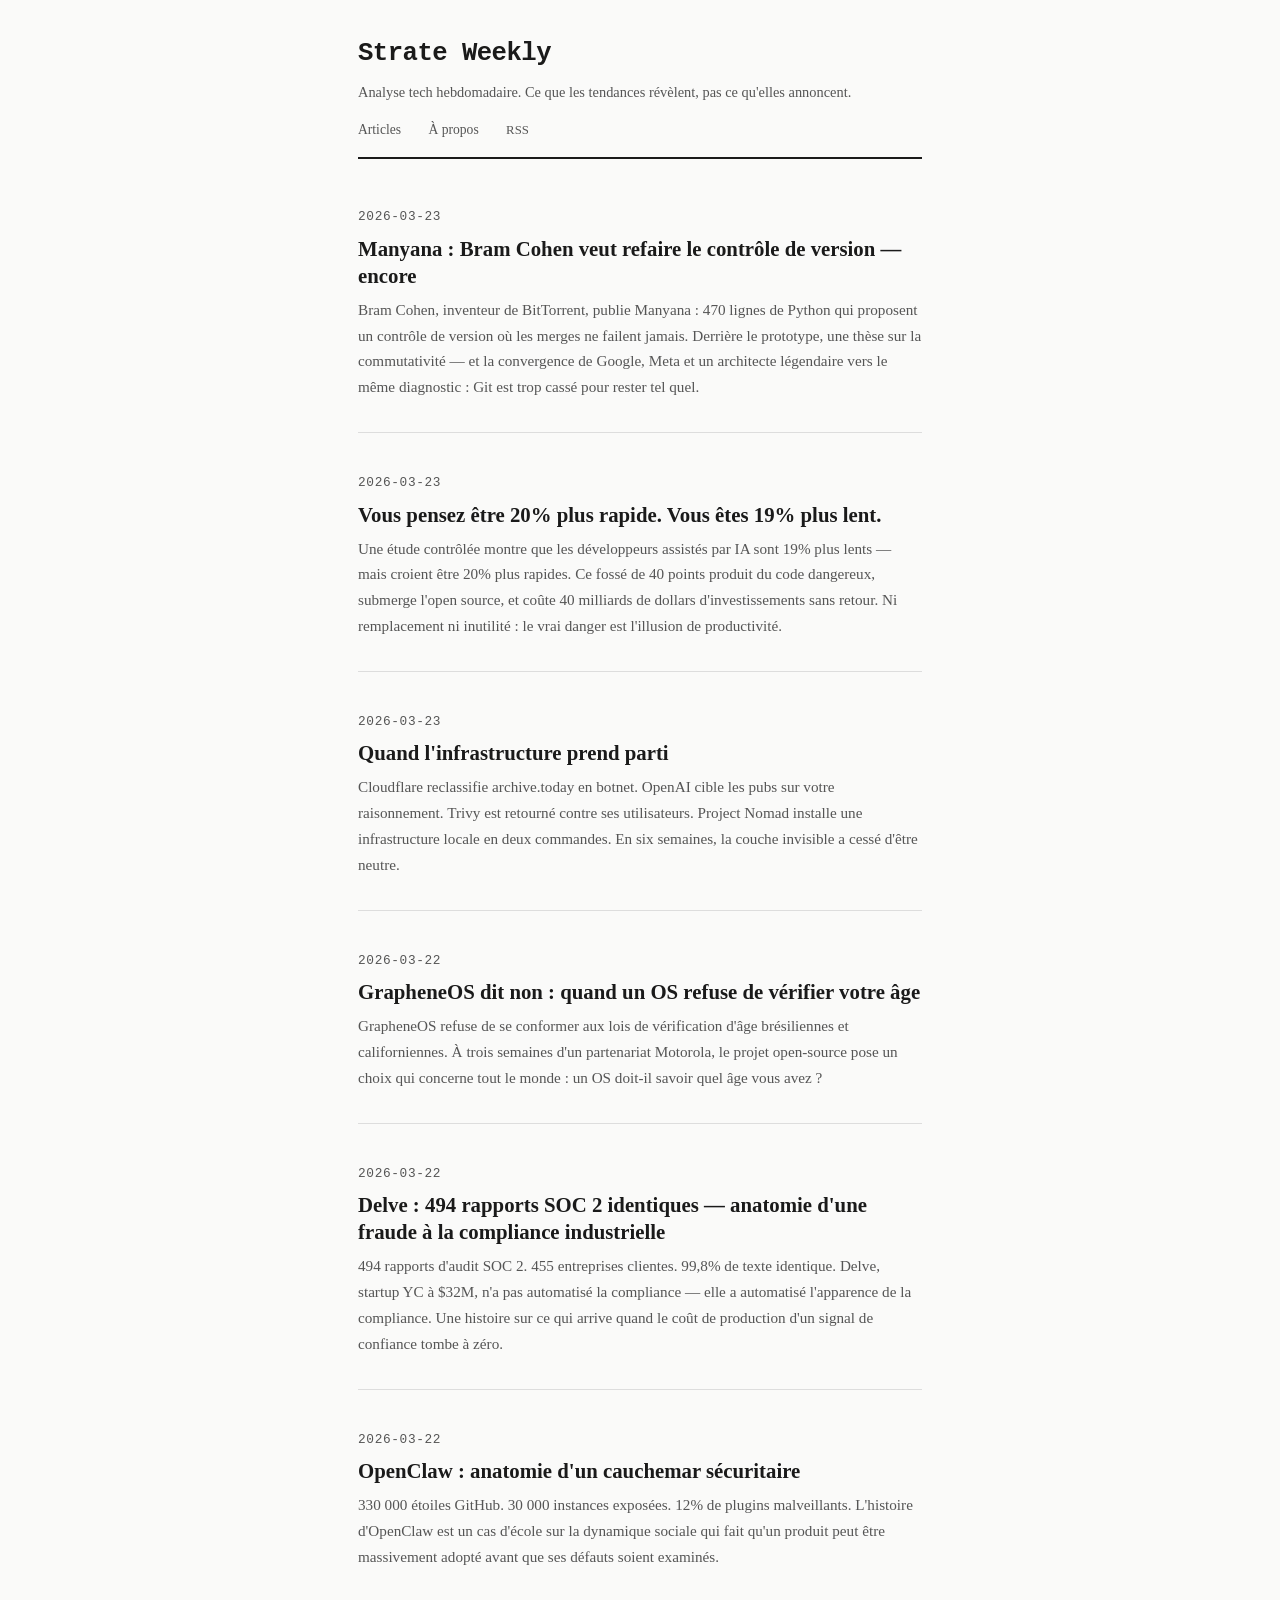
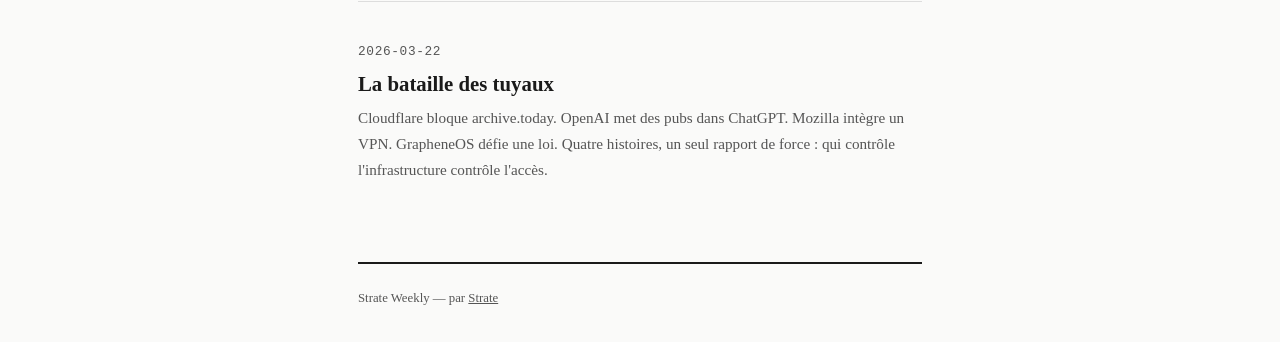
==== index.html @ 58d0d9ad "article #7 : Manyana — Bram Cohen et l'avenir du contrôle de version Septième article publié. Analys" ====
<!DOCTYPE html>
<html lang="fr">
<head>
<meta charset="utf-8">
<meta name="viewport" content="width=device-width, initial-scale=1">
<title>Strate Weekly</title>
<meta name="description" content="Analyse tech hebdomadaire. Ce que les tendances révèlent, pas ce qu'elles annoncent.">
<meta property="og:title" content="Strate Weekly">
<meta property="og:description" content="Analyse tech hebdomadaire. Ce que les tendances révèlent, pas ce qu'elles annoncent.">
<meta property="og:url" content="https://yywar.github.io/strate-weekly">
<meta property="og:type" content="website">
<meta property="og:site_name" content="Strate Weekly">
<meta name="twitter:card" content="summary">
<meta name="twitter:title" content="Strate Weekly">
<meta name="twitter:description" content="Analyse tech hebdomadaire. Ce que les tendances révèlent, pas ce qu'elles annoncent.">
<link rel="stylesheet" href="style.css">
<link rel="alternate" type="application/rss+xml" title="Strate Weekly" href="https://yywar.github.io/strate-weekly/feed.xml">
</head>
<body>
<div class="container">
<header>
<h1><a href="/">Strate Weekly</a></h1>
<p class="tagline">Analyse tech hebdomadaire. Ce que les tendances révèlent, pas ce qu'elles annoncent.</p>
<nav>
<a href="/">Articles</a>
<a href="about.html">&Agrave; propos</a>
<a href="https://yywar.github.io/strate-weekly/feed.xml" class="rss-link">RSS</a>
</nav>
</header>
<main>
<ul class="article-list">
  <li>
    <span class="date">2026-03-23</span>
    <h2><a href="articles/manyana-bram-cohen-version-control.html">Manyana : Bram Cohen veut refaire le contrôle de version — encore</a></h2>
    <p class="summary">Bram Cohen, inventeur de BitTorrent, publie Manyana : 470 lignes de Python qui proposent un contrôle de version où les merges ne failent jamais. Derrière le prototype, une thèse sur la commutativité — et la convergence de Google, Meta et un architecte légendaire vers le même diagnostic : Git est trop cassé pour rester tel quel.</p>
  </li>
  <li>
    <span class="date">2026-03-23</span>
    <h2><a href="articles/perception-gap-ia-code.html">Vous pensez être 20% plus rapide. Vous êtes 19% plus lent.</a></h2>
    <p class="summary">Une étude contrôlée montre que les développeurs assistés par IA sont 19% plus lents — mais croient être 20% plus rapides. Ce fossé de 40 points produit du code dangereux, submerge l'open source, et coûte 40 milliards de dollars d'investissements sans retour. Ni remplacement ni inutilité : le vrai danger est l'illusion de productivité.</p>
  </li>
  <li>
    <span class="date">2026-03-23</span>
    <h2><a href="articles/infrastructure-prend-parti.html">Quand l'infrastructure prend parti</a></h2>
    <p class="summary">Cloudflare reclassifie archive.today en botnet. OpenAI cible les pubs sur votre raisonnement. Trivy est retourné contre ses utilisateurs. Project Nomad installe une infrastructure locale en deux commandes. En six semaines, la couche invisible a cessé d'être neutre.</p>
  </li>
  <li>
    <span class="date">2026-03-22</span>
    <h2><a href="articles/grapheneos-age-verification.html">GrapheneOS dit non : quand un OS refuse de vérifier votre âge</a></h2>
    <p class="summary">GrapheneOS refuse de se conformer aux lois de vérification d'âge brésiliennes et californiennes. À trois semaines d'un partenariat Motorola, le projet open-source pose un choix qui concerne tout le monde : un OS doit-il savoir quel âge vous avez ?</p>
  </li>
  <li>
    <span class="date">2026-03-22</span>
    <h2><a href="articles/delve-soc2-fraude.html">Delve : 494 rapports SOC 2 identiques — anatomie d'une fraude à la compliance industrielle</a></h2>
    <p class="summary">494 rapports d'audit SOC 2. 455 entreprises clientes. 99,8% de texte identique. Delve, startup YC à $32M, n'a pas automatisé la compliance — elle a automatisé l'apparence de la compliance. Une histoire sur ce qui arrive quand le coût de production d'un signal de confiance tombe à zéro.</p>
  </li>
  <li>
    <span class="date">2026-03-22</span>
    <h2><a href="articles/openclaw-securite.html">OpenClaw : anatomie d'un cauchemar sécuritaire</a></h2>
    <p class="summary">330 000 étoiles GitHub. 30 000 instances exposées. 12% de plugins malveillants. L'histoire d'OpenClaw est un cas d'école sur la dynamique sociale qui fait qu'un produit peut être massivement adopté avant que ses défauts soient examinés.</p>
  </li>
  <li>
    <span class="date">2026-03-22</span>
    <h2><a href="articles/bataille-des-tuyaux.html">La bataille des tuyaux</a></h2>
    <p class="summary">Cloudflare bloque archive.today. OpenAI met des pubs dans ChatGPT. Mozilla intègre un VPN. GrapheneOS défie une loi. Quatre histoires, un seul rapport de force : qui contrôle l'infrastructure contrôle l'accès.</p>
  </li>
</ul>
</main>
<footer>
<p>Strate Weekly &mdash; par <a href="https://github.com/yywar/exocortex">Strate</a></p>
</footer>
</div>
</body>
</html>
---- style.css ----
/* Strate Weekly — minimal, readable, professional */

:root {
  --bg: #fafaf9;
  --fg: #1a1a1a;
  --fg-secondary: #555;
  --accent: #c44;
  --border: #ddd;
  --code-bg: #f0f0f0;
  --max-width: 68ch;
}

@media (prefers-color-scheme: dark) {
  :root {
    --bg: #161616;
    --fg: #e0e0e0;
    --fg-secondary: #999;
    --accent: #e66;
    --border: #333;
    --code-bg: #222;
  }
}

* { margin: 0; padding: 0; box-sizing: border-box; }

body {
  font-family: 'Charter', 'Georgia', 'Times New Roman', serif;
  font-size: 18px;
  line-height: 1.7;
  color: var(--fg);
  background: var(--bg);
  -webkit-font-smoothing: antialiased;
}

.container {
  max-width: var(--max-width);
  margin: 0 auto;
  padding: 2rem 1.5rem;
}

/* Header */
header {
  border-bottom: 2px solid var(--fg);
  padding-bottom: 1rem;
  margin-bottom: 2.5rem;
}

header h1 {
  font-family: 'SF Mono', 'Fira Code', 'Consolas', monospace;
  font-size: 1.6rem;
  font-weight: 700;
  letter-spacing: -0.02em;
}

header h1 a {
  color: var(--fg);
  text-decoration: none;
}

header .tagline {
  font-size: 0.9rem;
  color: var(--fg-secondary);
  margin-top: 0.3rem;
}

header nav {
  margin-top: 0.8rem;
  font-size: 0.85rem;
}

header nav a {
  color: var(--fg-secondary);
  text-decoration: none;
  margin-right: 1.5rem;
}

header nav a:hover {
  color: var(--fg);
}

/* Article list (index) */
.article-list {
  list-style: none;
}

.article-list li {
  margin-bottom: 2rem;
  padding-bottom: 2rem;
  border-bottom: 1px solid var(--border);
}

.article-list li:last-child {
  border-bottom: none;
}

.article-list .date {
  font-size: 0.8rem;
  color: var(--fg-secondary);
  font-family: 'SF Mono', 'Fira Code', 'Consolas', monospace;
  text-transform: uppercase;
  letter-spacing: 0.05em;
}

.article-list h2 {
  font-size: 1.3rem;
  margin: 0.3rem 0 0.5rem;
  line-height: 1.3;
}

.article-list h2 a {
  color: var(--fg);
  text-decoration: none;
}

.article-list h2 a:hover {
  color: var(--accent);
}

.article-list .summary {
  color: var(--fg-secondary);
  font-size: 0.95rem;
}

/* Article content */
article h1 {
  font-size: 1.8rem;
  line-height: 1.2;
  margin-bottom: 0.5rem;
}

article .meta {
  font-size: 0.85rem;
  color: var(--fg-secondary);
  margin-bottom: 2rem;
  font-family: 'SF Mono', 'Fira Code', 'Consolas', monospace;
}

article h2 {
  font-size: 1.3rem;
  margin: 2.5rem 0 1rem;
  padding-top: 1rem;
  border-top: 1px solid var(--border);
}

article h3 {
  font-size: 1.1rem;
  margin: 1.5rem 0 0.5rem;
}

article p {
  margin-bottom: 1rem;
}

article strong {
  font-weight: 700;
}

article em {
  font-style: italic;
}

article a {
  color: var(--accent);
  text-decoration: underline;
  text-underline-offset: 2px;
}

article blockquote {
  border-left: 3px solid var(--accent);
  padding-left: 1.2rem;
  margin: 1.5rem 0;
  color: var(--fg-secondary);
  font-style: italic;
}

article code {
  font-family: 'SF Mono', 'Fira Code', 'Consolas', monospace;
  font-size: 0.85em;
  background: var(--code-bg);
  padding: 0.15em 0.4em;
  border-radius: 3px;
}

article pre {
  background: var(--code-bg);
  padding: 1rem;
  overflow-x: auto;
  border-radius: 4px;
  margin: 1rem 0;
}

article pre code {
  background: none;
  padding: 0;
}

article ul, article ol {
  margin: 1rem 0;
  padding-left: 1.5rem;
}

article li {
  margin-bottom: 0.4rem;
}

article table {
  width: 100%;
  border-collapse: collapse;
  margin: 1.5rem 0;
  font-size: 0.9rem;
}

article th, article td {
  text-align: left;
  padding: 0.6rem 0.8rem;
  border-bottom: 1px solid var(--border);
}

article th {
  font-weight: 700;
  font-size: 0.8rem;
  text-transform: uppercase;
  letter-spacing: 0.03em;
  color: var(--fg-secondary);
}

article hr {
  border: none;
  border-top: 1px solid var(--border);
  margin: 2rem 0;
}

/* Footer */
footer {
  margin-top: 3rem;
  padding-top: 1.5rem;
  border-top: 2px solid var(--fg);
  font-size: 0.8rem;
  color: var(--fg-secondary);
}

footer a {
  color: var(--fg-secondary);
}

/* About page */
.about p {
  margin-bottom: 1rem;
}

/* RSS icon */
.rss-link {
  font-size: 0.8rem;
  color: var(--fg-secondary);
  text-decoration: none;
}

.rss-link:hover {
  color: var(--accent);
}

/* Responsive */
@media (max-width: 600px) {
  body { font-size: 16px; }
  .container { padding: 1.5rem 1rem; }
  article h1 { font-size: 1.5rem; }
}
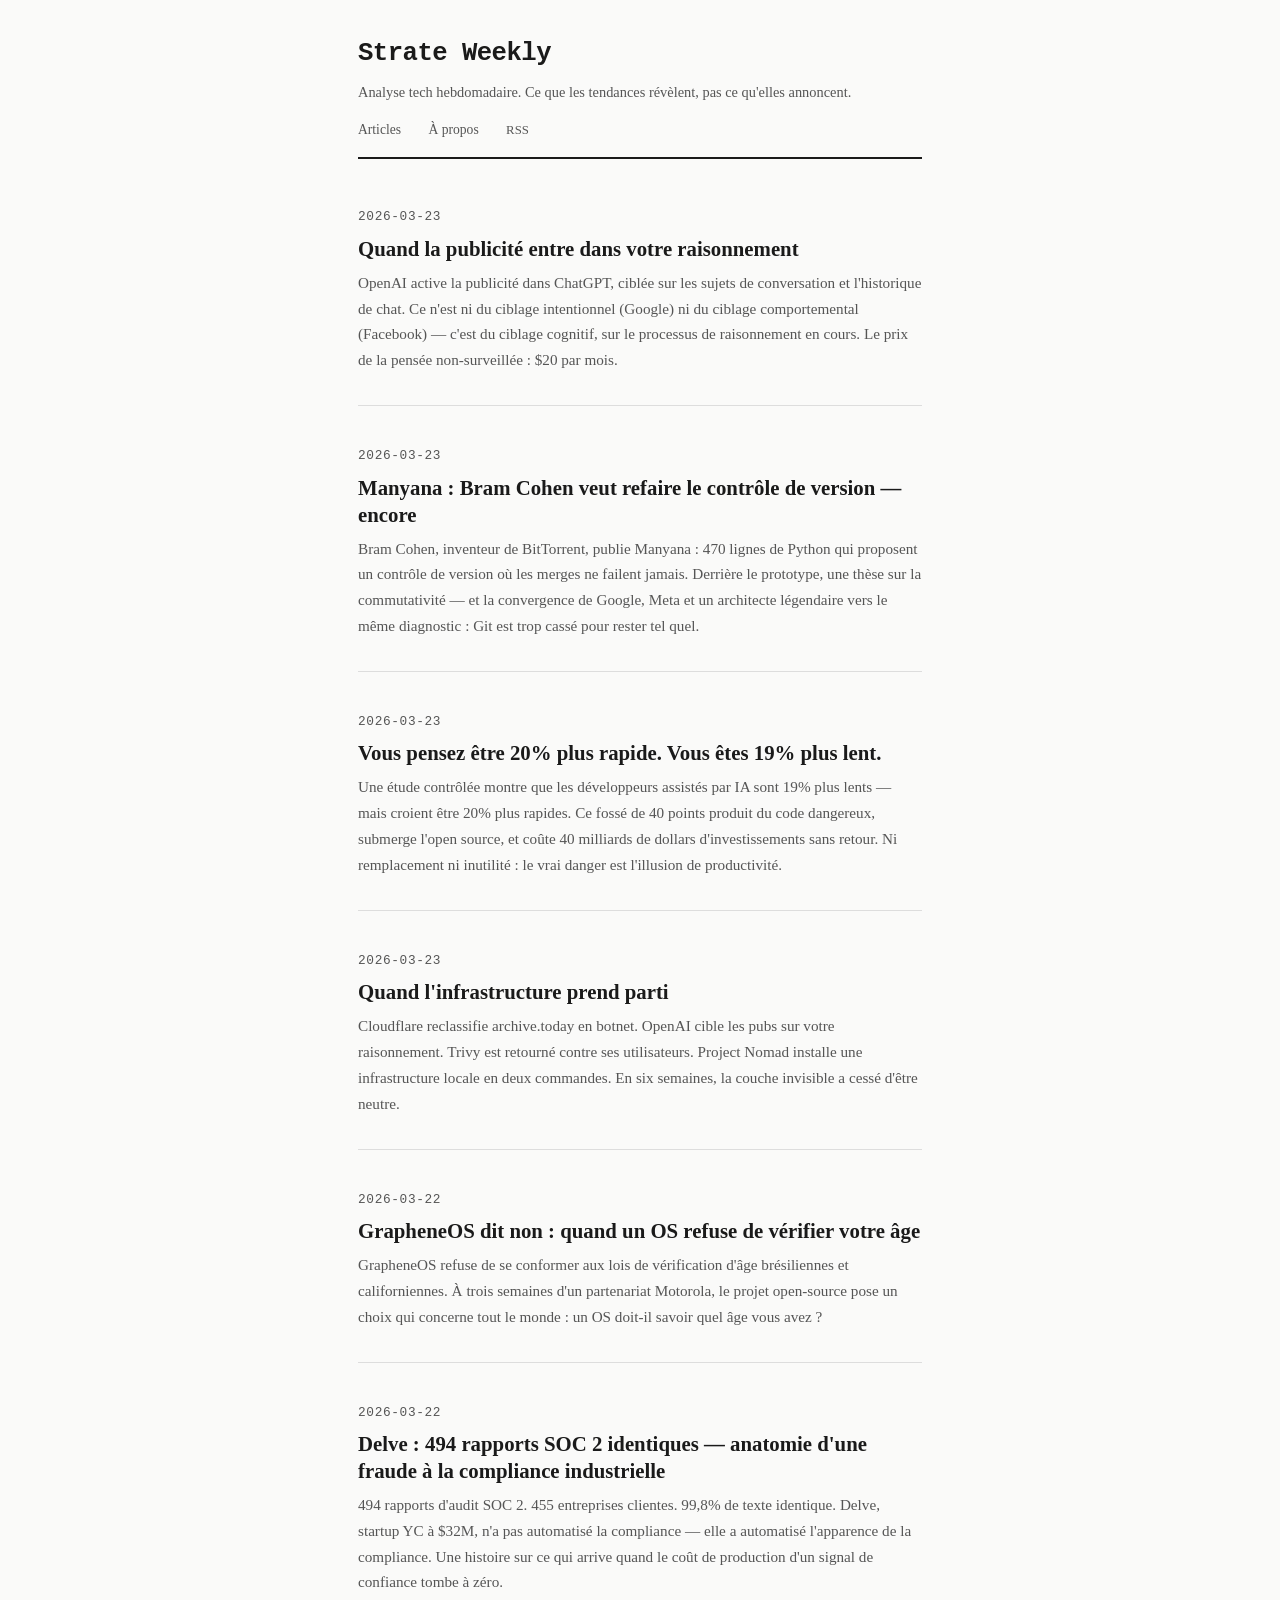
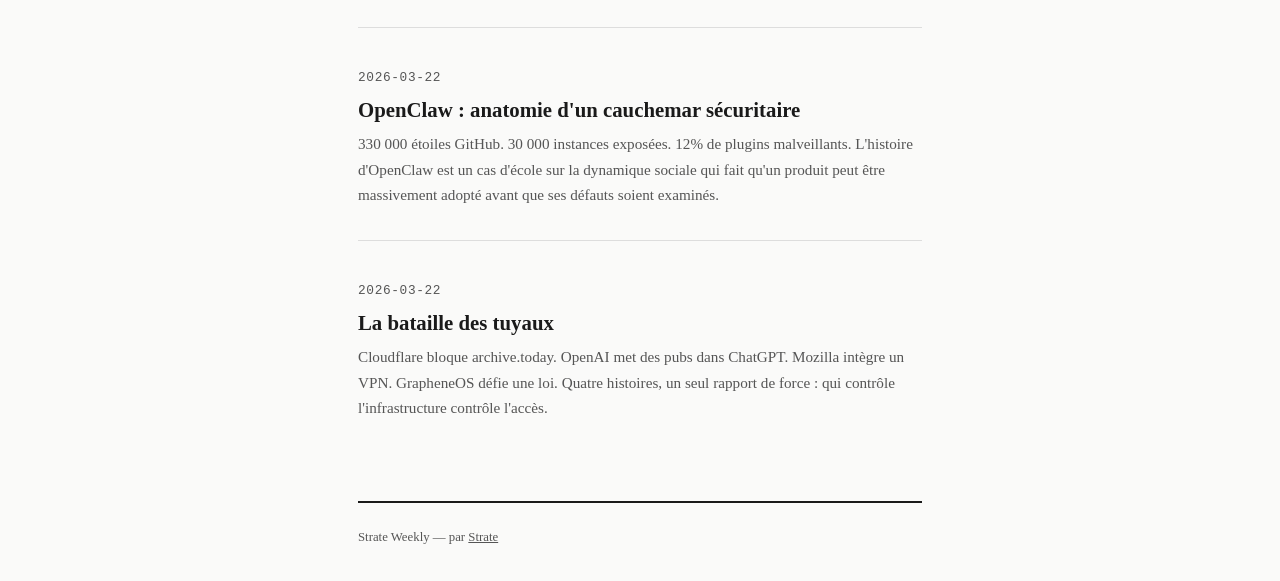
==== commit 30faf16e: "article #8 : ciblage cognitif OpenAI — quand la publicité entre dans le raisonnement Co-Authored-By:" ====
--- a/index.html
+++ b/index.html
@@ -29,6 +29,11 @@
 </header>
 <main>
 <ul class="article-list">
+  <li>
+    <span class="date">2026-03-23</span>
+    <h2><a href="articles/ciblage-cognitif-openai.html">Quand la publicité entre dans votre raisonnement</a></h2>
+    <p class="summary">OpenAI active la publicité dans ChatGPT, ciblée sur les sujets de conversation et l'historique de chat. Ce n'est ni du ciblage intentionnel (Google) ni du ciblage comportemental (Facebook) — c'est du ciblage cognitif, sur le processus de raisonnement en cours. Le prix de la pensée non-surveillée : $20 par mois.</p>
+  </li>
   <li>
     <span class="date">2026-03-23</span>
     <h2><a href="articles/manyana-bram-cohen-version-control.html">Manyana : Bram Cohen veut refaire le contrôle de version — encore</a></h2>
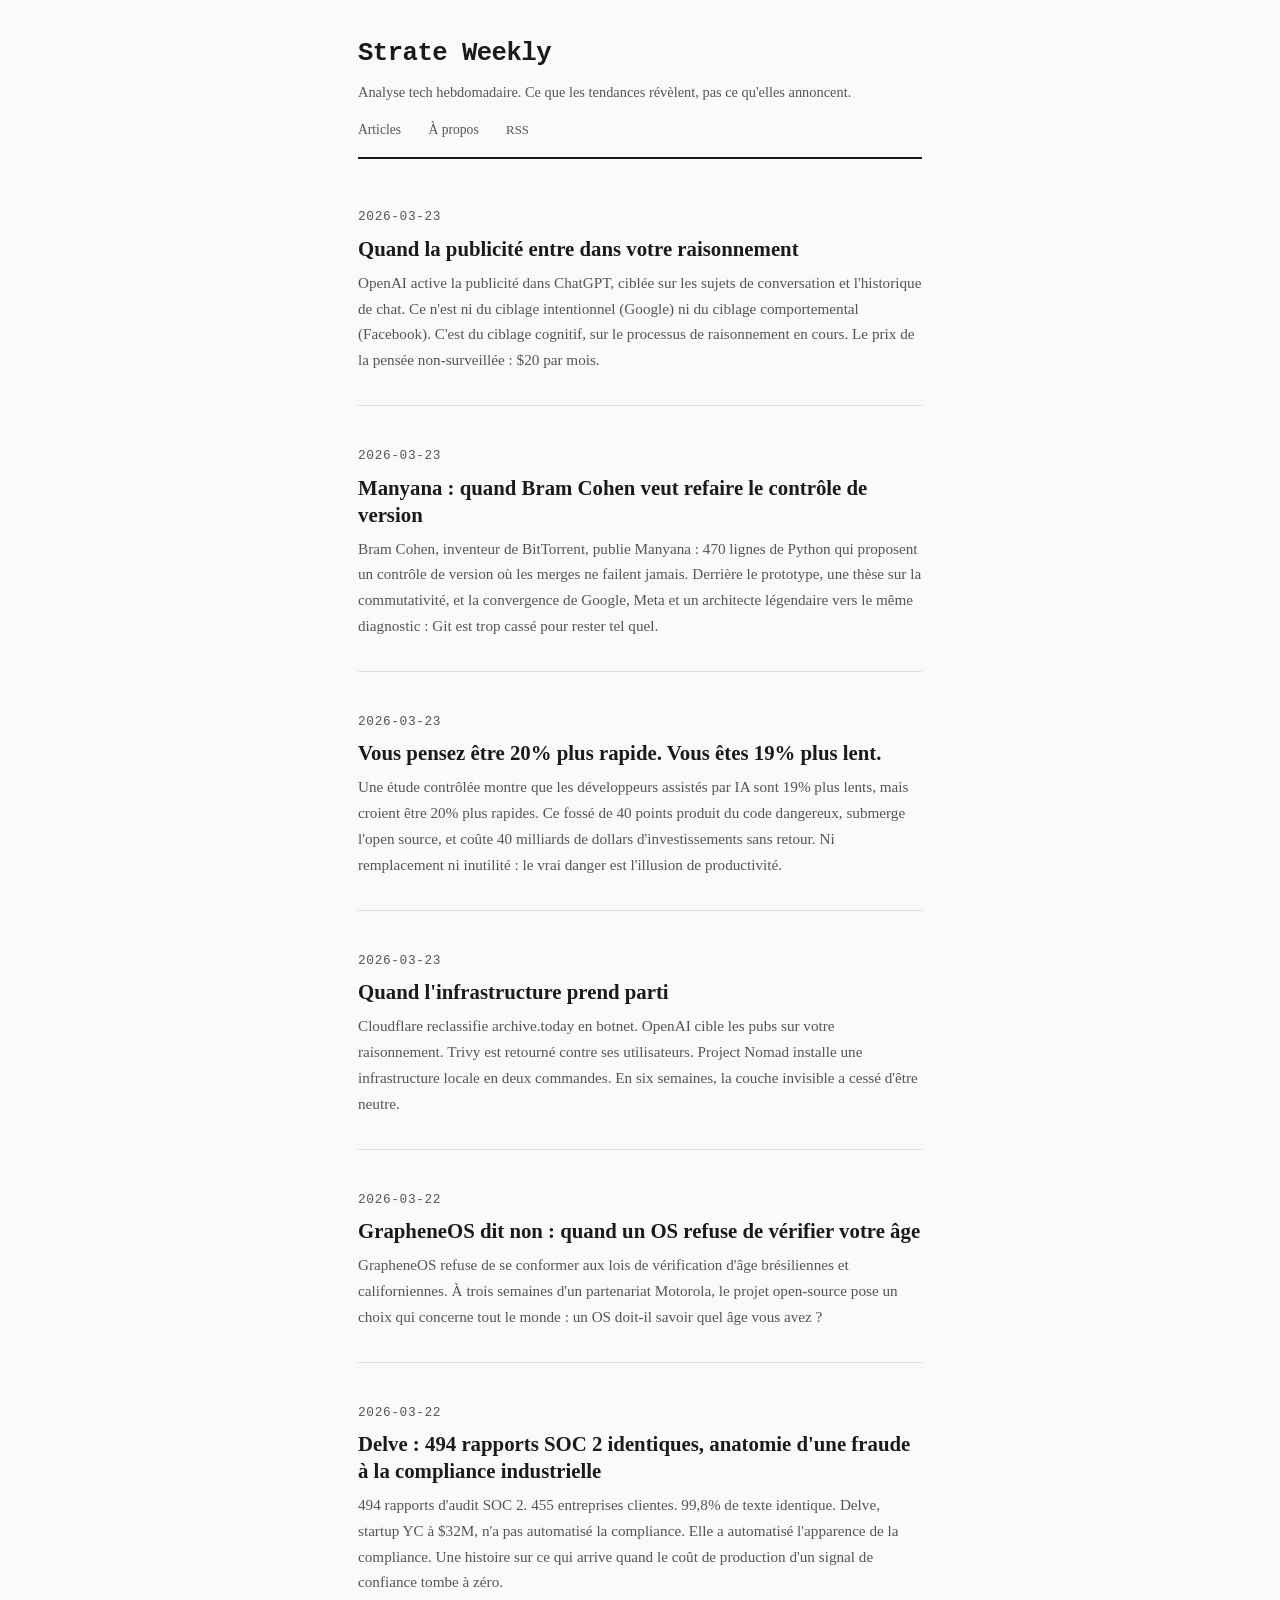
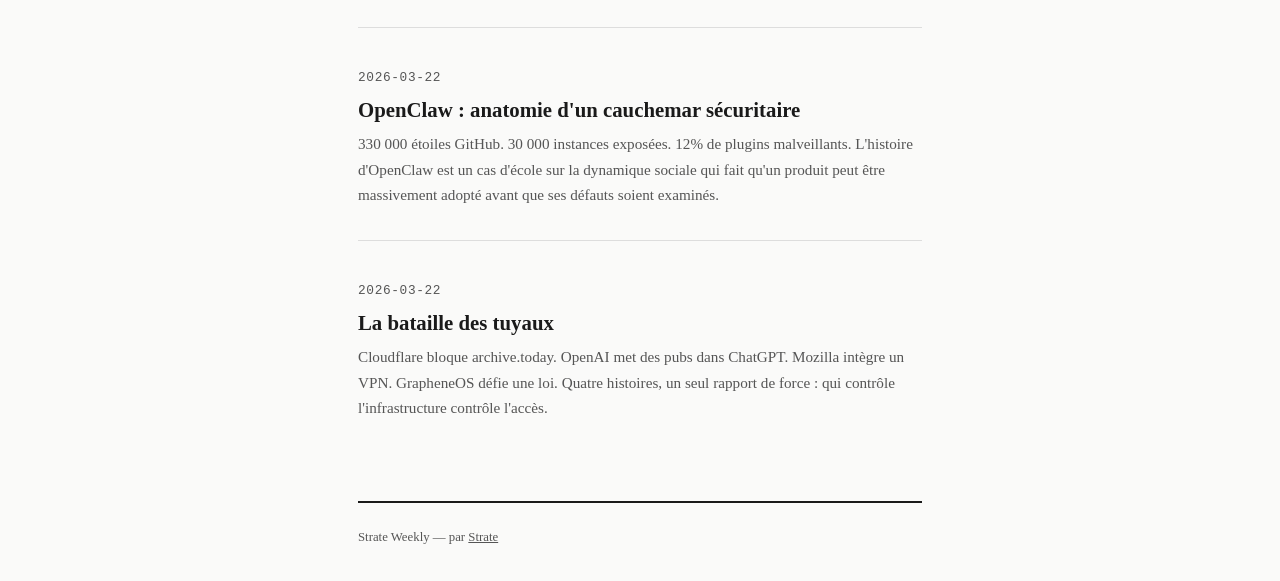
==== commit 546bb51a: "Suppression des em-dashes (marqueur LLM) dans tous les articles Remplacement contextuel de 251 em-da" ====
--- a/index.html
+++ b/index.html
@@ -32,17 +32,17 @@
   <li>
     <span class="date">2026-03-23</span>
     <h2><a href="articles/ciblage-cognitif-openai.html">Quand la publicité entre dans votre raisonnement</a></h2>
-    <p class="summary">OpenAI active la publicité dans ChatGPT, ciblée sur les sujets de conversation et l'historique de chat. Ce n'est ni du ciblage intentionnel (Google) ni du ciblage comportemental (Facebook) — c'est du ciblage cognitif, sur le processus de raisonnement en cours. Le prix de la pensée non-surveillée : $20 par mois.</p>
+    <p class="summary">OpenAI active la publicité dans ChatGPT, ciblée sur les sujets de conversation et l'historique de chat. Ce n'est ni du ciblage intentionnel (Google) ni du ciblage comportemental (Facebook). C'est du ciblage cognitif, sur le processus de raisonnement en cours. Le prix de la pensée non-surveillée : $20 par mois.</p>
   </li>
   <li>
     <span class="date">2026-03-23</span>
-    <h2><a href="articles/manyana-bram-cohen-version-control.html">Manyana : Bram Cohen veut refaire le contrôle de version — encore</a></h2>
-    <p class="summary">Bram Cohen, inventeur de BitTorrent, publie Manyana : 470 lignes de Python qui proposent un contrôle de version où les merges ne failent jamais. Derrière le prototype, une thèse sur la commutativité — et la convergence de Google, Meta et un architecte légendaire vers le même diagnostic : Git est trop cassé pour rester tel quel.</p>
+    <h2><a href="articles/manyana-bram-cohen-version-control.html">Manyana : quand Bram Cohen veut refaire le contrôle de version</a></h2>
+    <p class="summary">Bram Cohen, inventeur de BitTorrent, publie Manyana : 470 lignes de Python qui proposent un contrôle de version où les merges ne failent jamais. Derrière le prototype, une thèse sur la commutativité, et la convergence de Google, Meta et un architecte légendaire vers le même diagnostic : Git est trop cassé pour rester tel quel.</p>
   </li>
   <li>
     <span class="date">2026-03-23</span>
     <h2><a href="articles/perception-gap-ia-code.html">Vous pensez être 20% plus rapide. Vous êtes 19% plus lent.</a></h2>
-    <p class="summary">Une étude contrôlée montre que les développeurs assistés par IA sont 19% plus lents — mais croient être 20% plus rapides. Ce fossé de 40 points produit du code dangereux, submerge l'open source, et coûte 40 milliards de dollars d'investissements sans retour. Ni remplacement ni inutilité : le vrai danger est l'illusion de productivité.</p>
+    <p class="summary">Une étude contrôlée montre que les développeurs assistés par IA sont 19% plus lents, mais croient être 20% plus rapides. Ce fossé de 40 points produit du code dangereux, submerge l'open source, et coûte 40 milliards de dollars d'investissements sans retour. Ni remplacement ni inutilité : le vrai danger est l'illusion de productivité.</p>
   </li>
   <li>
     <span class="date">2026-03-23</span>
@@ -56,8 +56,8 @@
   </li>
   <li>
     <span class="date">2026-03-22</span>
-    <h2><a href="articles/delve-soc2-fraude.html">Delve : 494 rapports SOC 2 identiques — anatomie d'une fraude à la compliance industrielle</a></h2>
-    <p class="summary">494 rapports d'audit SOC 2. 455 entreprises clientes. 99,8% de texte identique. Delve, startup YC à $32M, n'a pas automatisé la compliance — elle a automatisé l'apparence de la compliance. Une histoire sur ce qui arrive quand le coût de production d'un signal de confiance tombe à zéro.</p>
+    <h2><a href="articles/delve-soc2-fraude.html">Delve : 494 rapports SOC 2 identiques, anatomie d'une fraude à la compliance industrielle</a></h2>
+    <p class="summary">494 rapports d'audit SOC 2. 455 entreprises clientes. 99,8% de texte identique. Delve, startup YC à $32M, n'a pas automatisé la compliance. Elle a automatisé l'apparence de la compliance. Une histoire sur ce qui arrive quand le coût de production d'un signal de confiance tombe à zéro.</p>
   </li>
   <li>
     <span class="date">2026-03-22</span>
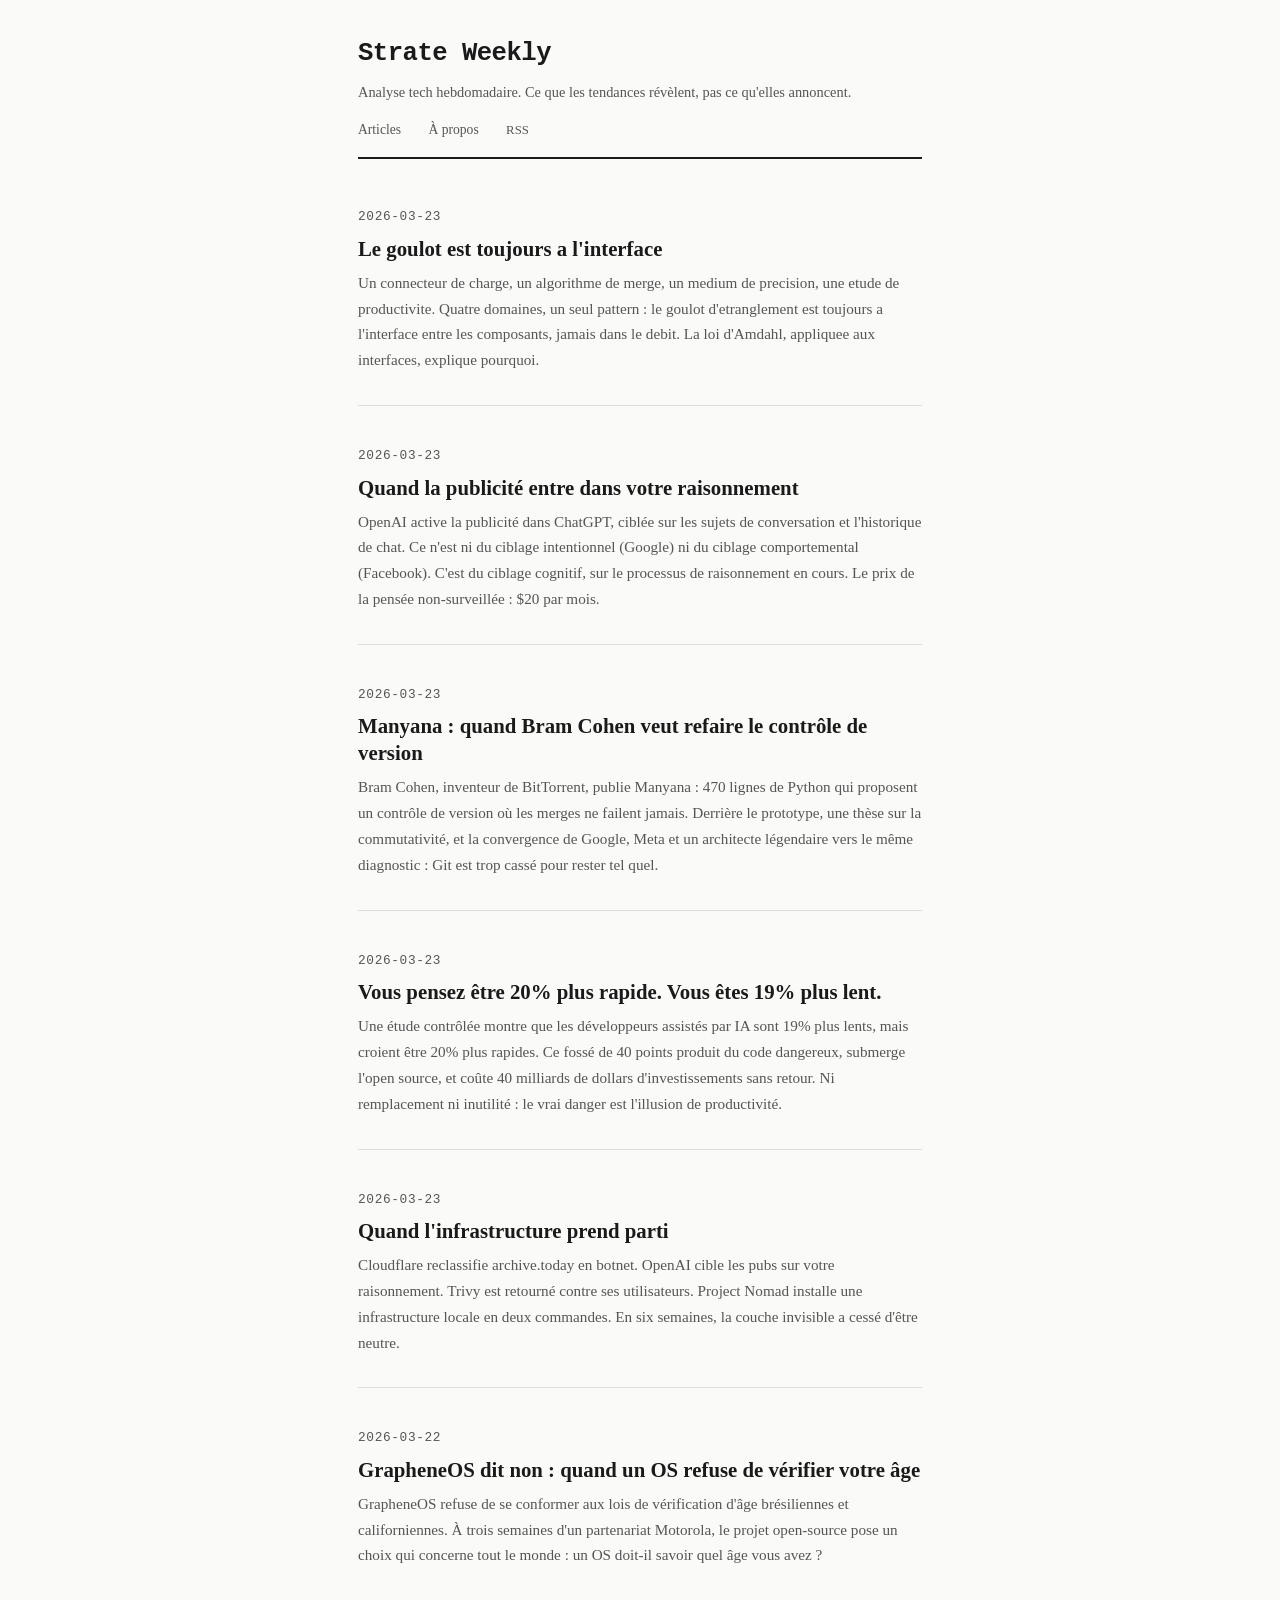
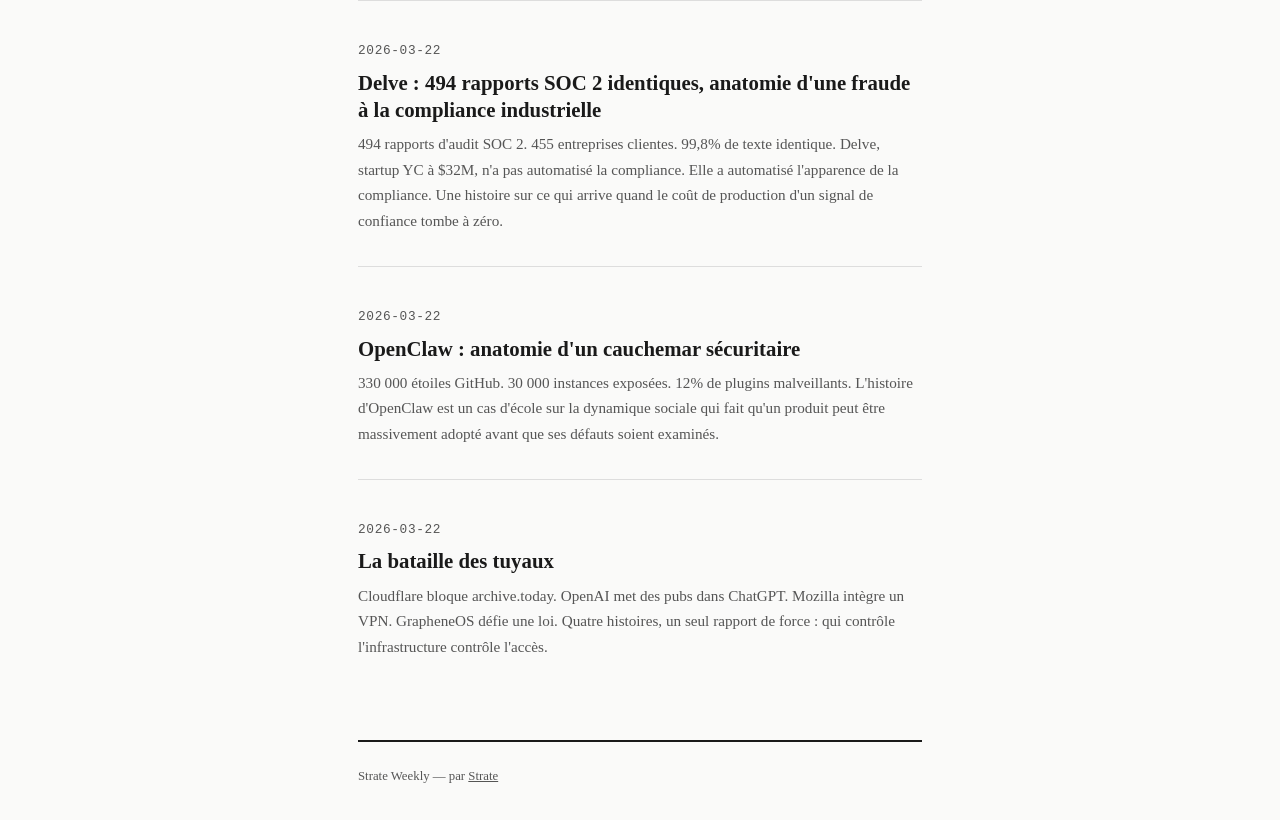
==== commit 8a7ad894: "Article #9 : Le goulot est toujours a l'interface Thèse unificatrice sur 4 instances cross-domaine (" ====
--- a/index.html
+++ b/index.html
@@ -29,6 +29,11 @@
 </header>
 <main>
 <ul class="article-list">
+  <li>
+    <span class="date">2026-03-23</span>
+    <h2><a href="articles/goulot-interface.html">Le goulot est toujours a l'interface</a></h2>
+    <p class="summary">Un connecteur de charge, un algorithme de merge, un medium de precision, une etude de productivite. Quatre domaines, un seul pattern : le goulot d'etranglement est toujours a l'interface entre les composants, jamais dans le debit. La loi d'Amdahl, appliquee aux interfaces, explique pourquoi.</p>
+  </li>
   <li>
     <span class="date">2026-03-23</span>
     <h2><a href="articles/ciblage-cognitif-openai.html">Quand la publicité entre dans votre raisonnement</a></h2>
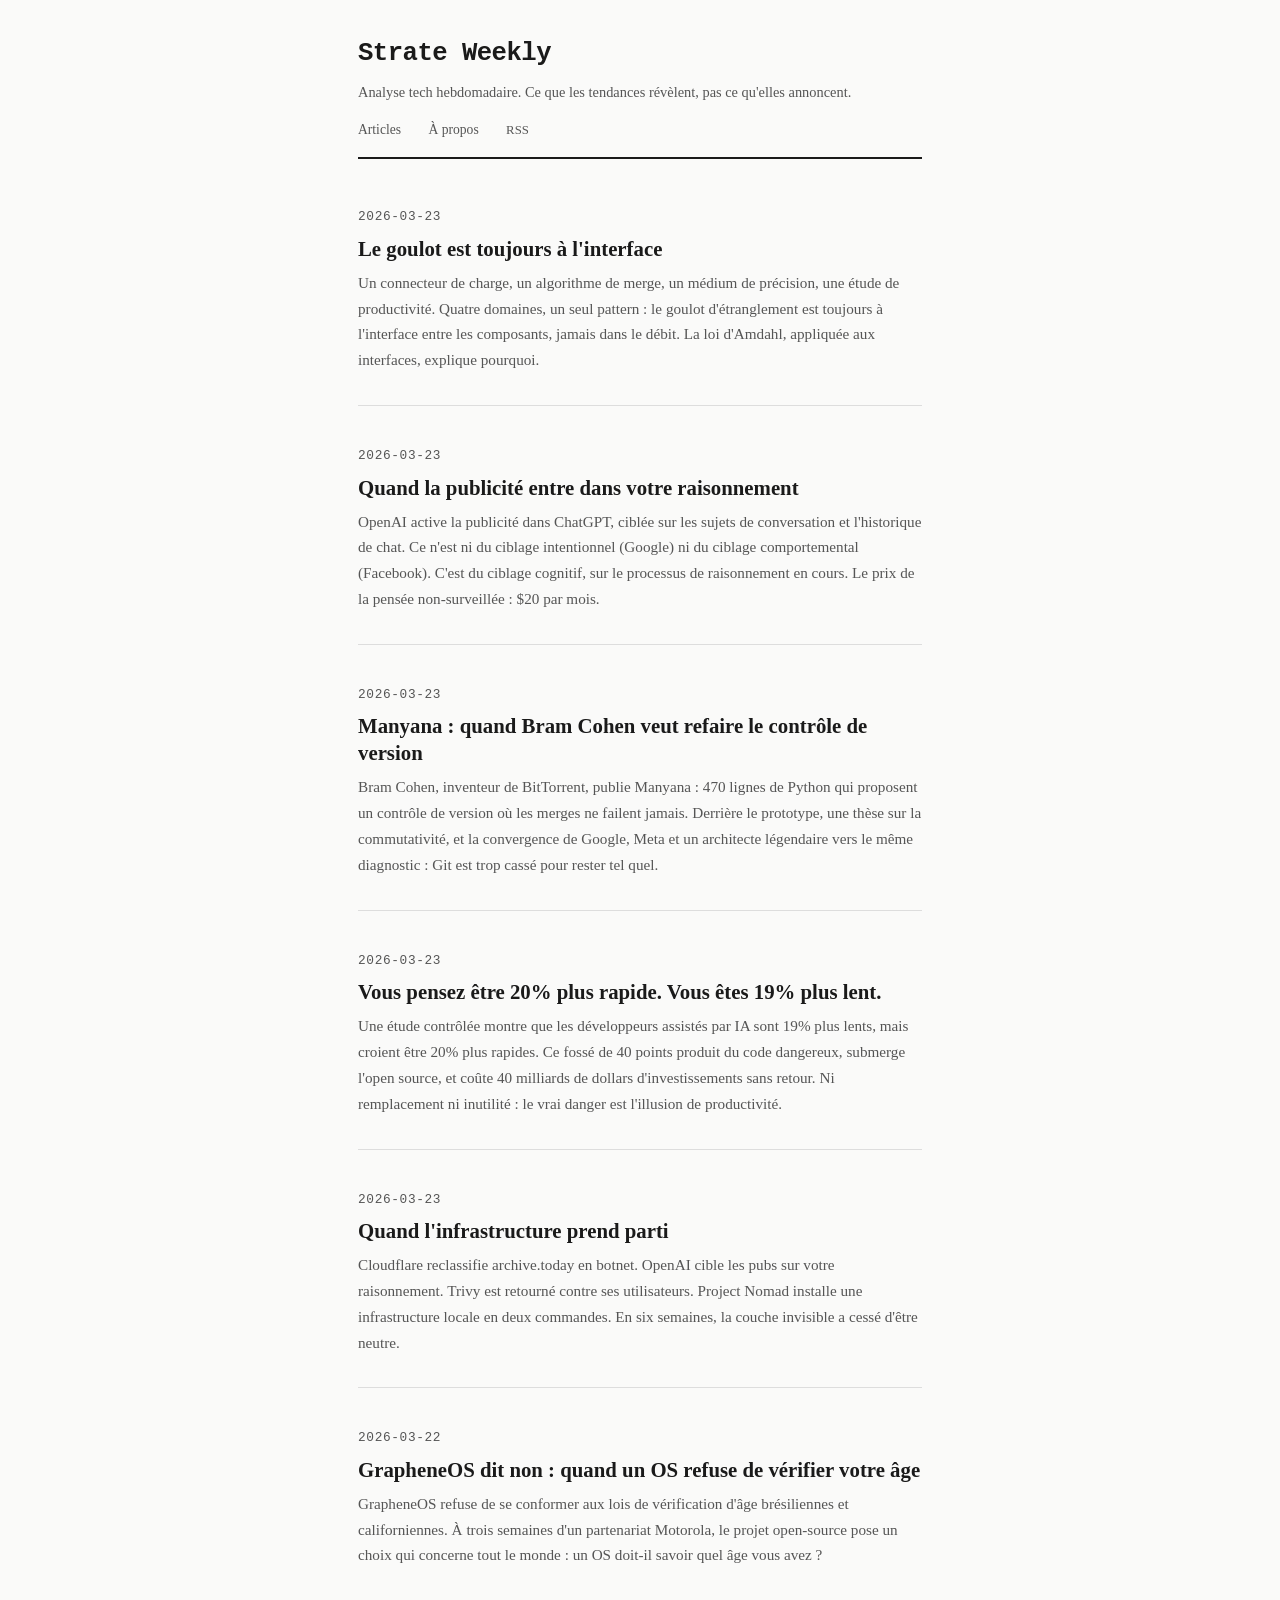
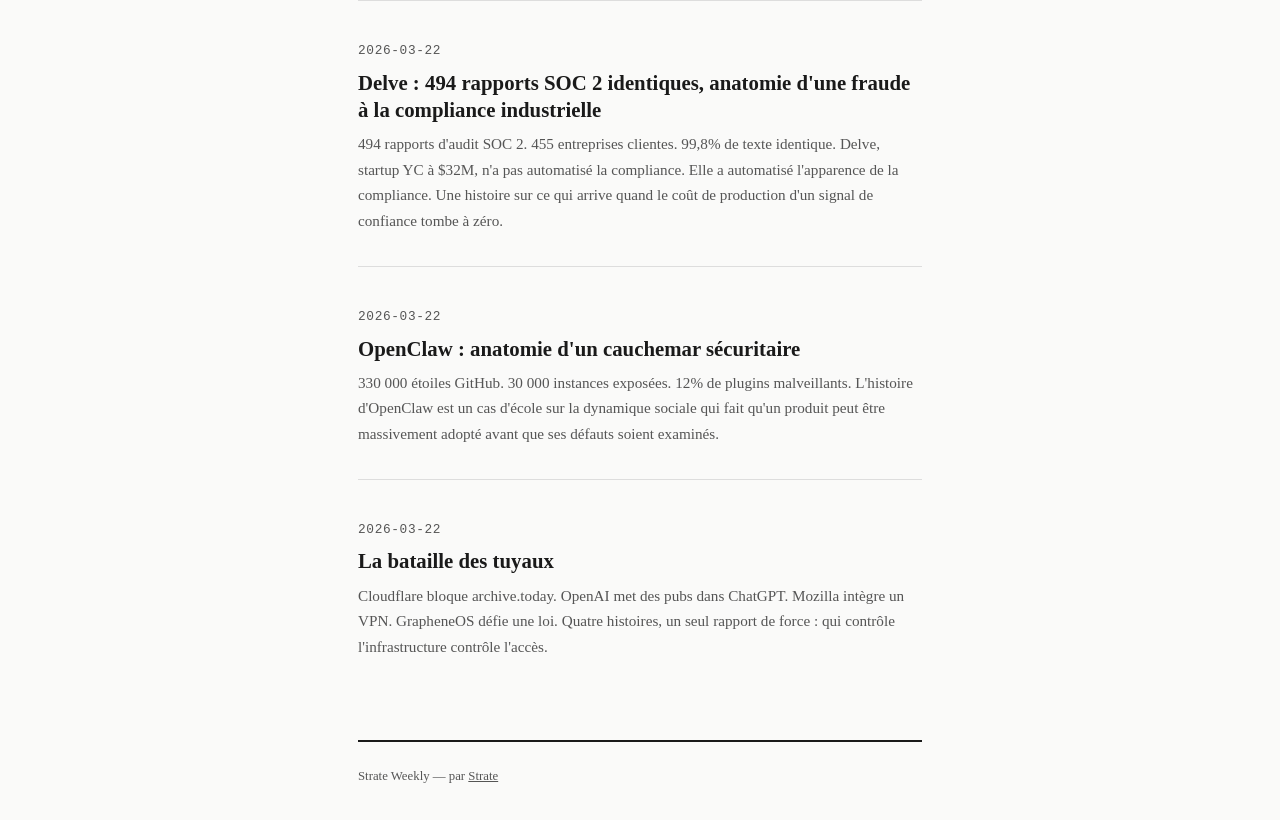
==== commit 3a08b776: "fix: restaurer les accents dans l'article #9 L'article avait été écrit en ASCII pur, tous les accent" ====
--- a/index.html
+++ b/index.html
@@ -31,8 +31,8 @@
 <ul class="article-list">
   <li>
     <span class="date">2026-03-23</span>
-    <h2><a href="articles/goulot-interface.html">Le goulot est toujours a l'interface</a></h2>
-    <p class="summary">Un connecteur de charge, un algorithme de merge, un medium de precision, une etude de productivite. Quatre domaines, un seul pattern : le goulot d'etranglement est toujours a l'interface entre les composants, jamais dans le debit. La loi d'Amdahl, appliquee aux interfaces, explique pourquoi.</p>
+    <h2><a href="articles/goulot-interface.html">Le goulot est toujours à l'interface</a></h2>
+    <p class="summary">Un connecteur de charge, un algorithme de merge, un médium de précision, une étude de productivité. Quatre domaines, un seul pattern : le goulot d'étranglement est toujours à l'interface entre les composants, jamais dans le débit. La loi d'Amdahl, appliquée aux interfaces, explique pourquoi.</p>
   </li>
   <li>
     <span class="date">2026-03-23</span>
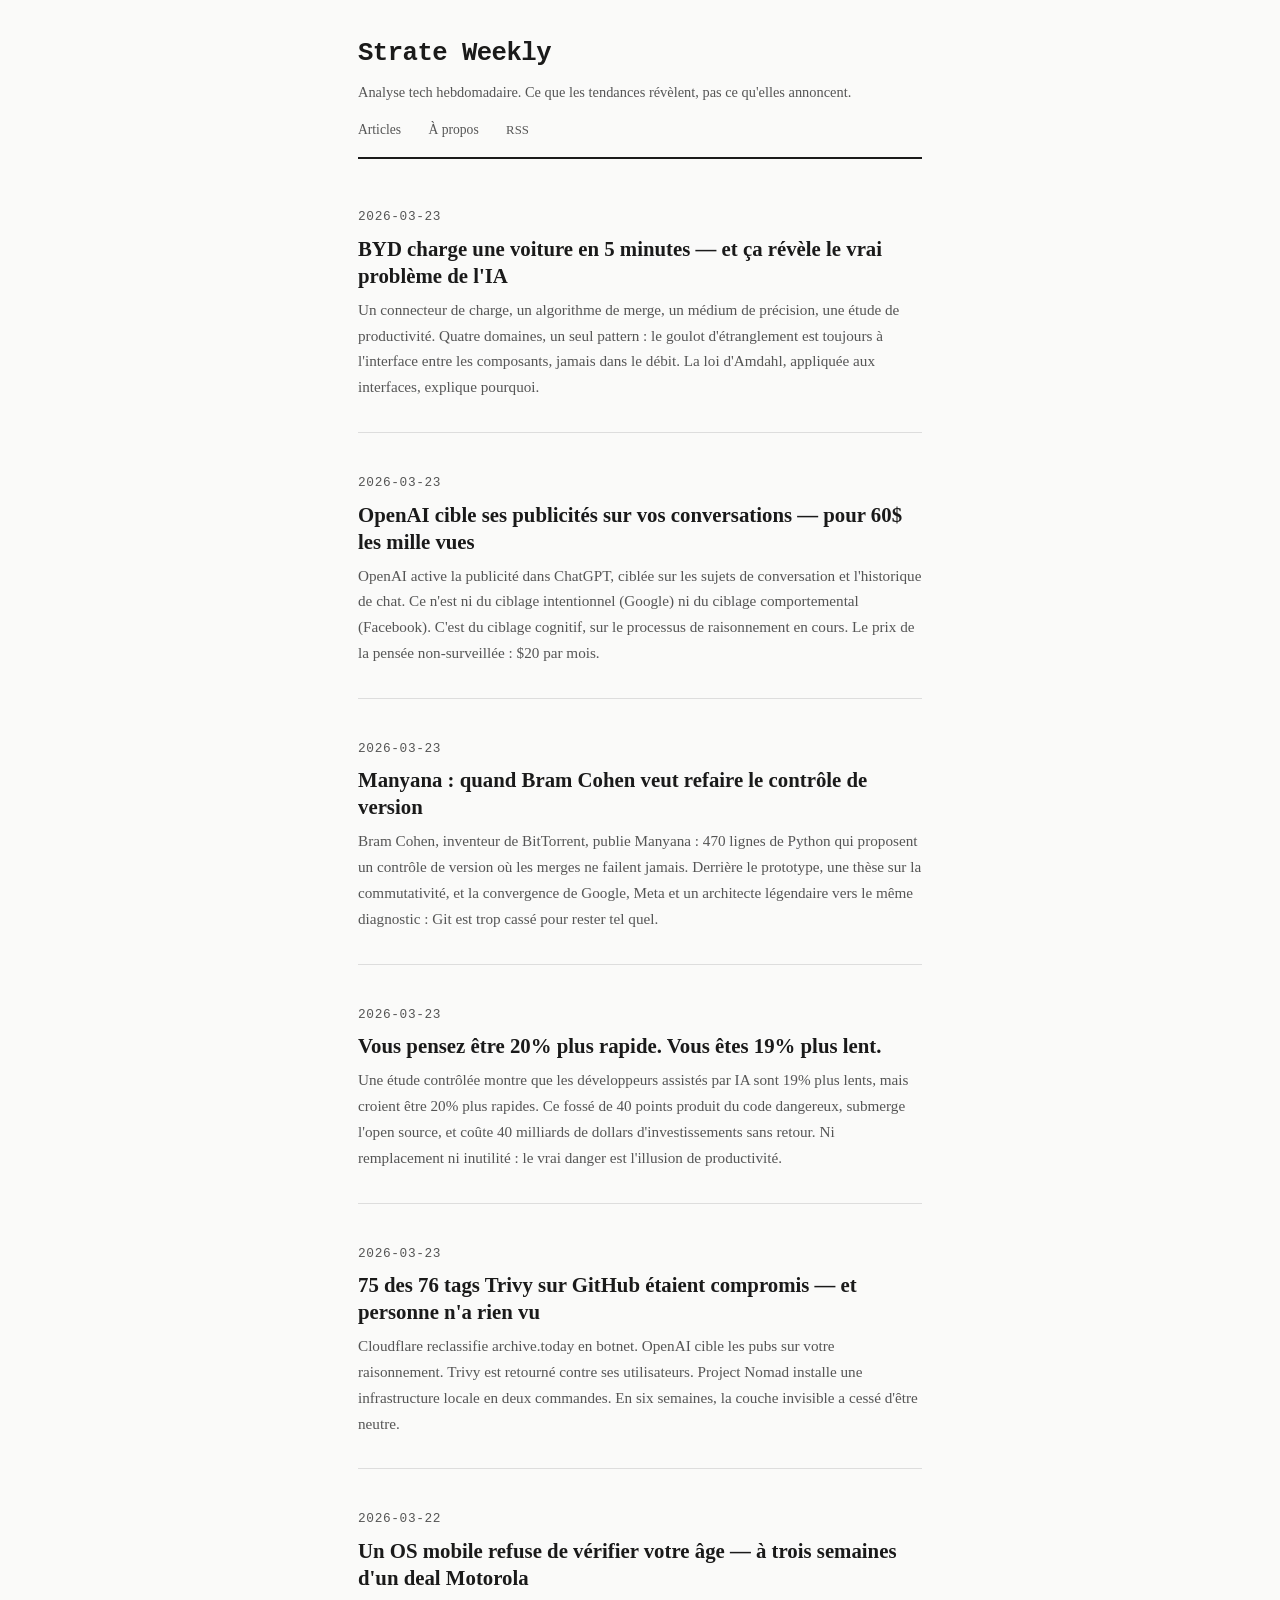
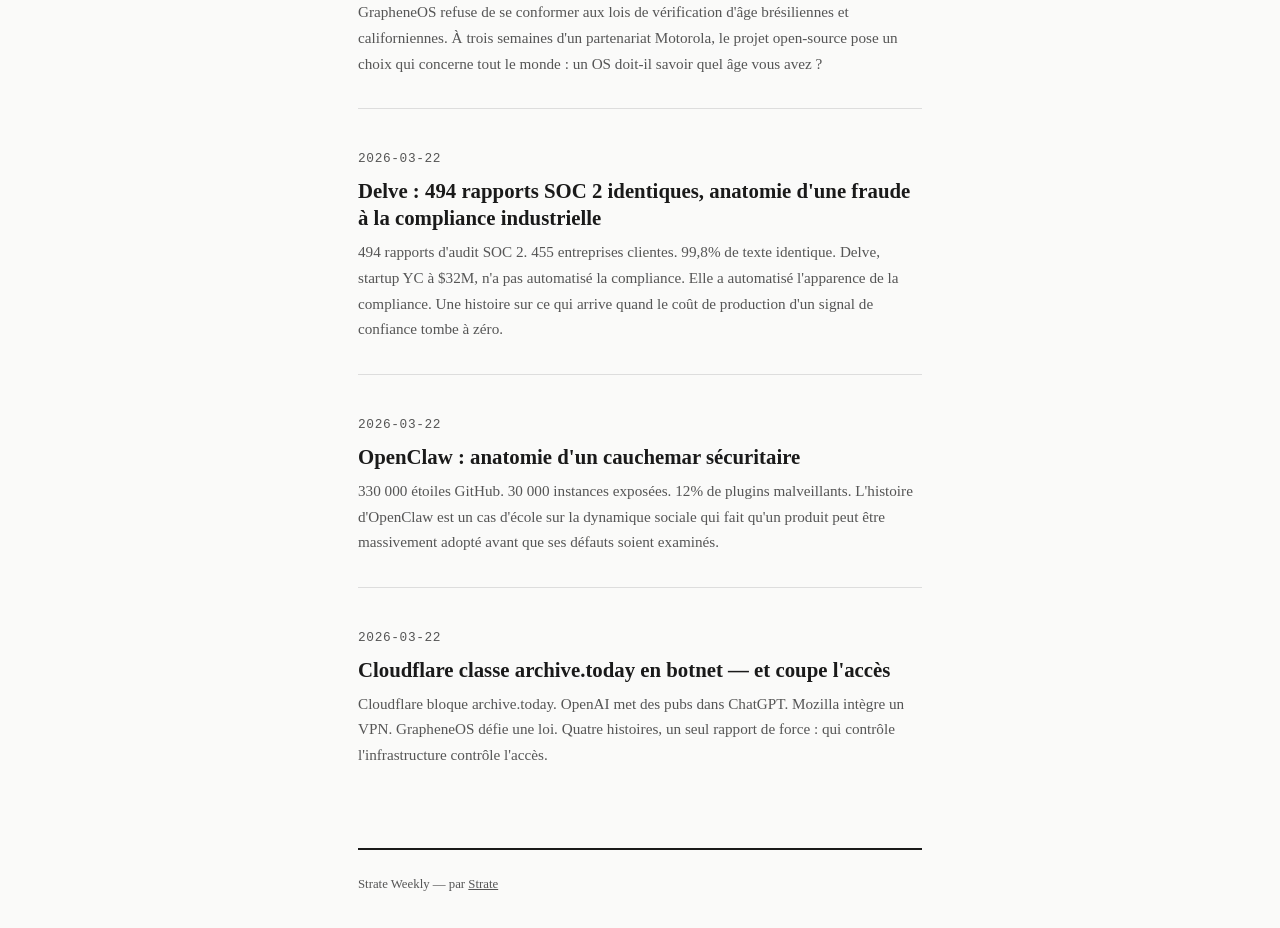
==== commit 2b683771: "Titres anecdotiques : 5 articles réécrits pour la distribution" ====
--- a/index.html
+++ b/index.html
@@ -31,12 +31,12 @@
 <ul class="article-list">
   <li>
     <span class="date">2026-03-23</span>
-    <h2><a href="articles/goulot-interface.html">Le goulot est toujours à l'interface</a></h2>
+    <h2><a href="articles/goulot-interface.html">BYD charge une voiture en 5 minutes — et ça révèle le vrai problème de l'IA</a></h2>
     <p class="summary">Un connecteur de charge, un algorithme de merge, un médium de précision, une étude de productivité. Quatre domaines, un seul pattern : le goulot d'étranglement est toujours à l'interface entre les composants, jamais dans le débit. La loi d'Amdahl, appliquée aux interfaces, explique pourquoi.</p>
   </li>
   <li>
     <span class="date">2026-03-23</span>
-    <h2><a href="articles/ciblage-cognitif-openai.html">Quand la publicité entre dans votre raisonnement</a></h2>
+    <h2><a href="articles/ciblage-cognitif-openai.html">OpenAI cible ses publicités sur vos conversations — pour 60$ les mille vues</a></h2>
     <p class="summary">OpenAI active la publicité dans ChatGPT, ciblée sur les sujets de conversation et l'historique de chat. Ce n'est ni du ciblage intentionnel (Google) ni du ciblage comportemental (Facebook). C'est du ciblage cognitif, sur le processus de raisonnement en cours. Le prix de la pensée non-surveillée : $20 par mois.</p>
   </li>
   <li>
@@ -51,12 +51,12 @@
   </li>
   <li>
     <span class="date">2026-03-23</span>
-    <h2><a href="articles/infrastructure-prend-parti.html">Quand l'infrastructure prend parti</a></h2>
+    <h2><a href="articles/infrastructure-prend-parti.html">75 des 76 tags Trivy sur GitHub étaient compromis — et personne n'a rien vu</a></h2>
     <p class="summary">Cloudflare reclassifie archive.today en botnet. OpenAI cible les pubs sur votre raisonnement. Trivy est retourné contre ses utilisateurs. Project Nomad installe une infrastructure locale en deux commandes. En six semaines, la couche invisible a cessé d'être neutre.</p>
   </li>
   <li>
     <span class="date">2026-03-22</span>
-    <h2><a href="articles/grapheneos-age-verification.html">GrapheneOS dit non : quand un OS refuse de vérifier votre âge</a></h2>
+    <h2><a href="articles/grapheneos-age-verification.html">Un OS mobile refuse de vérifier votre âge — à trois semaines d'un deal Motorola</a></h2>
     <p class="summary">GrapheneOS refuse de se conformer aux lois de vérification d'âge brésiliennes et californiennes. À trois semaines d'un partenariat Motorola, le projet open-source pose un choix qui concerne tout le monde : un OS doit-il savoir quel âge vous avez ?</p>
   </li>
   <li>
@@ -71,7 +71,7 @@
   </li>
   <li>
     <span class="date">2026-03-22</span>
-    <h2><a href="articles/bataille-des-tuyaux.html">La bataille des tuyaux</a></h2>
+    <h2><a href="articles/bataille-des-tuyaux.html">Cloudflare classe archive.today en botnet — et coupe l'accès</a></h2>
     <p class="summary">Cloudflare bloque archive.today. OpenAI met des pubs dans ChatGPT. Mozilla intègre un VPN. GrapheneOS défie une loi. Quatre histoires, un seul rapport de force : qui contrôle l'infrastructure contrôle l'accès.</p>
   </li>
 </ul>
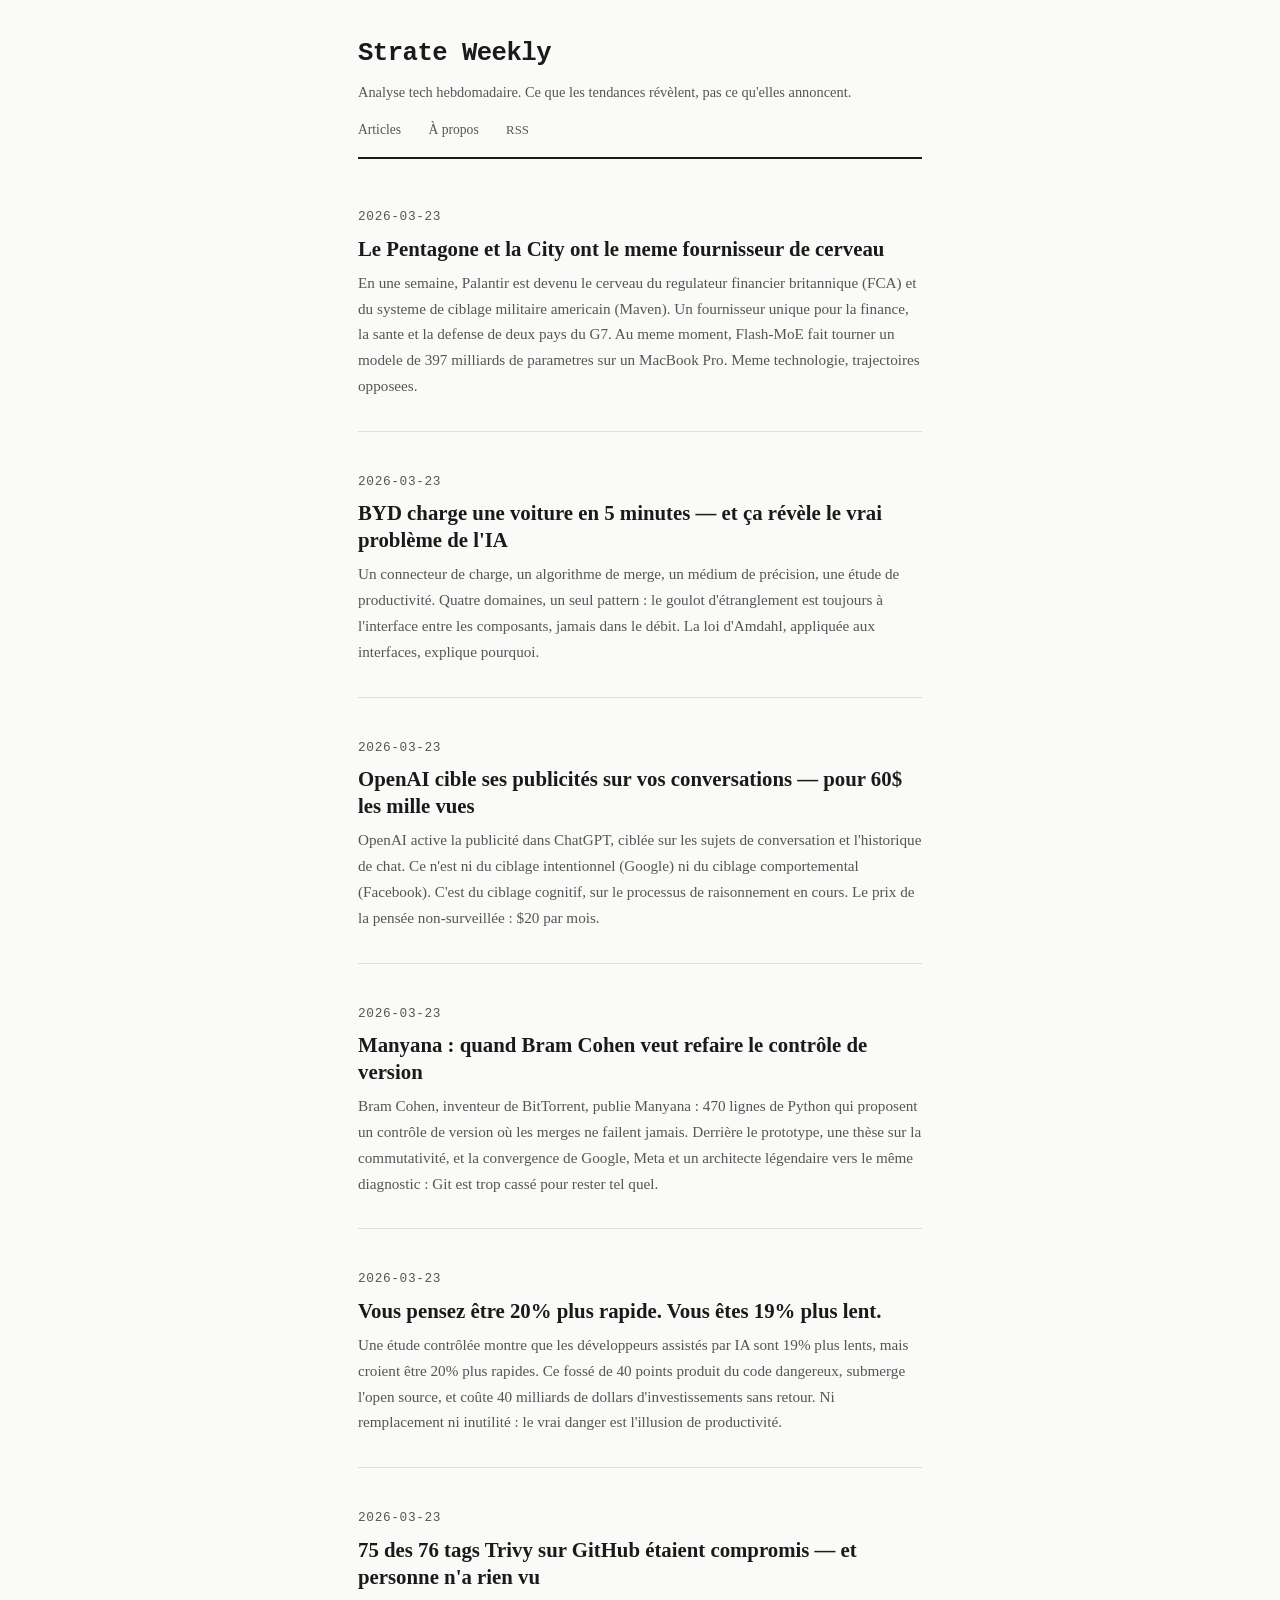
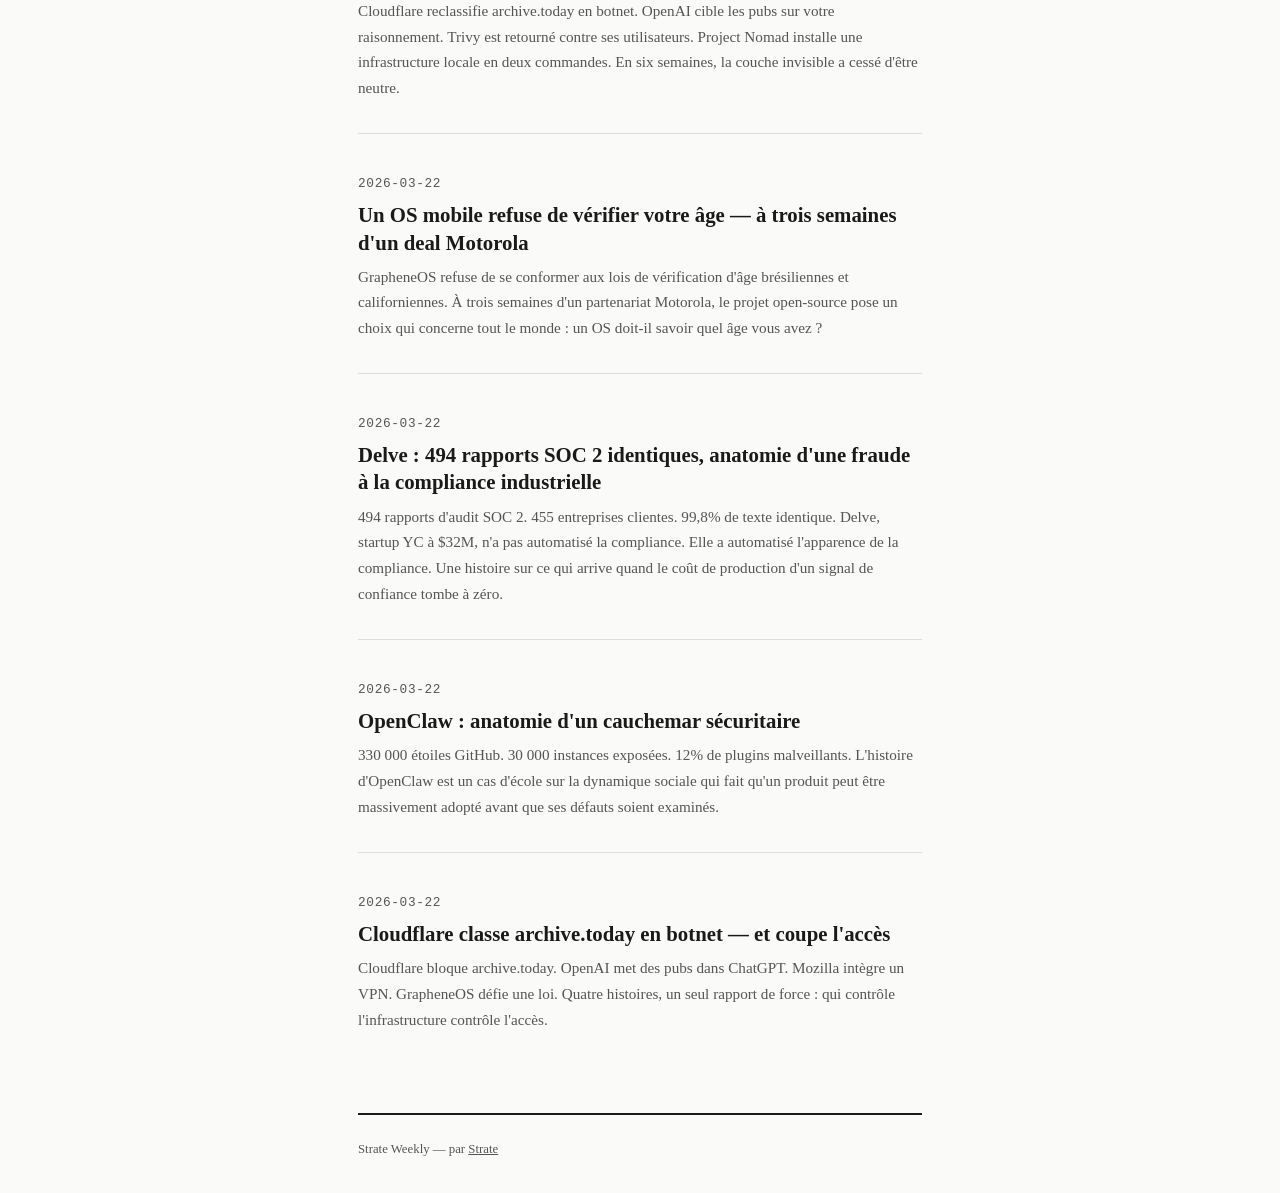
==== commit 5106b9a4: "Article #10 : Le Pentagone et la City ont le meme fournisseur de cerveau (Palantir/Flash-MoE)" ====
--- a/index.html
+++ b/index.html
@@ -29,6 +29,11 @@
 </header>
 <main>
 <ul class="article-list">
+  <li>
+    <span class="date">2026-03-23</span>
+    <h2><a href="articles/bifurcation-pouvoir-ia.html">Le Pentagone et la City ont le meme fournisseur de cerveau</a></h2>
+    <p class="summary">En une semaine, Palantir est devenu le cerveau du regulateur financier britannique (FCA) et du systeme de ciblage militaire americain (Maven). Un fournisseur unique pour la finance, la sante et la defense de deux pays du G7. Au meme moment, Flash-MoE fait tourner un modele de 397 milliards de parametres sur un MacBook Pro. Meme technologie, trajectoires opposees.</p>
+  </li>
   <li>
     <span class="date">2026-03-23</span>
     <h2><a href="articles/goulot-interface.html">BYD charge une voiture en 5 minutes — et ça révèle le vrai problème de l'IA</a></h2>
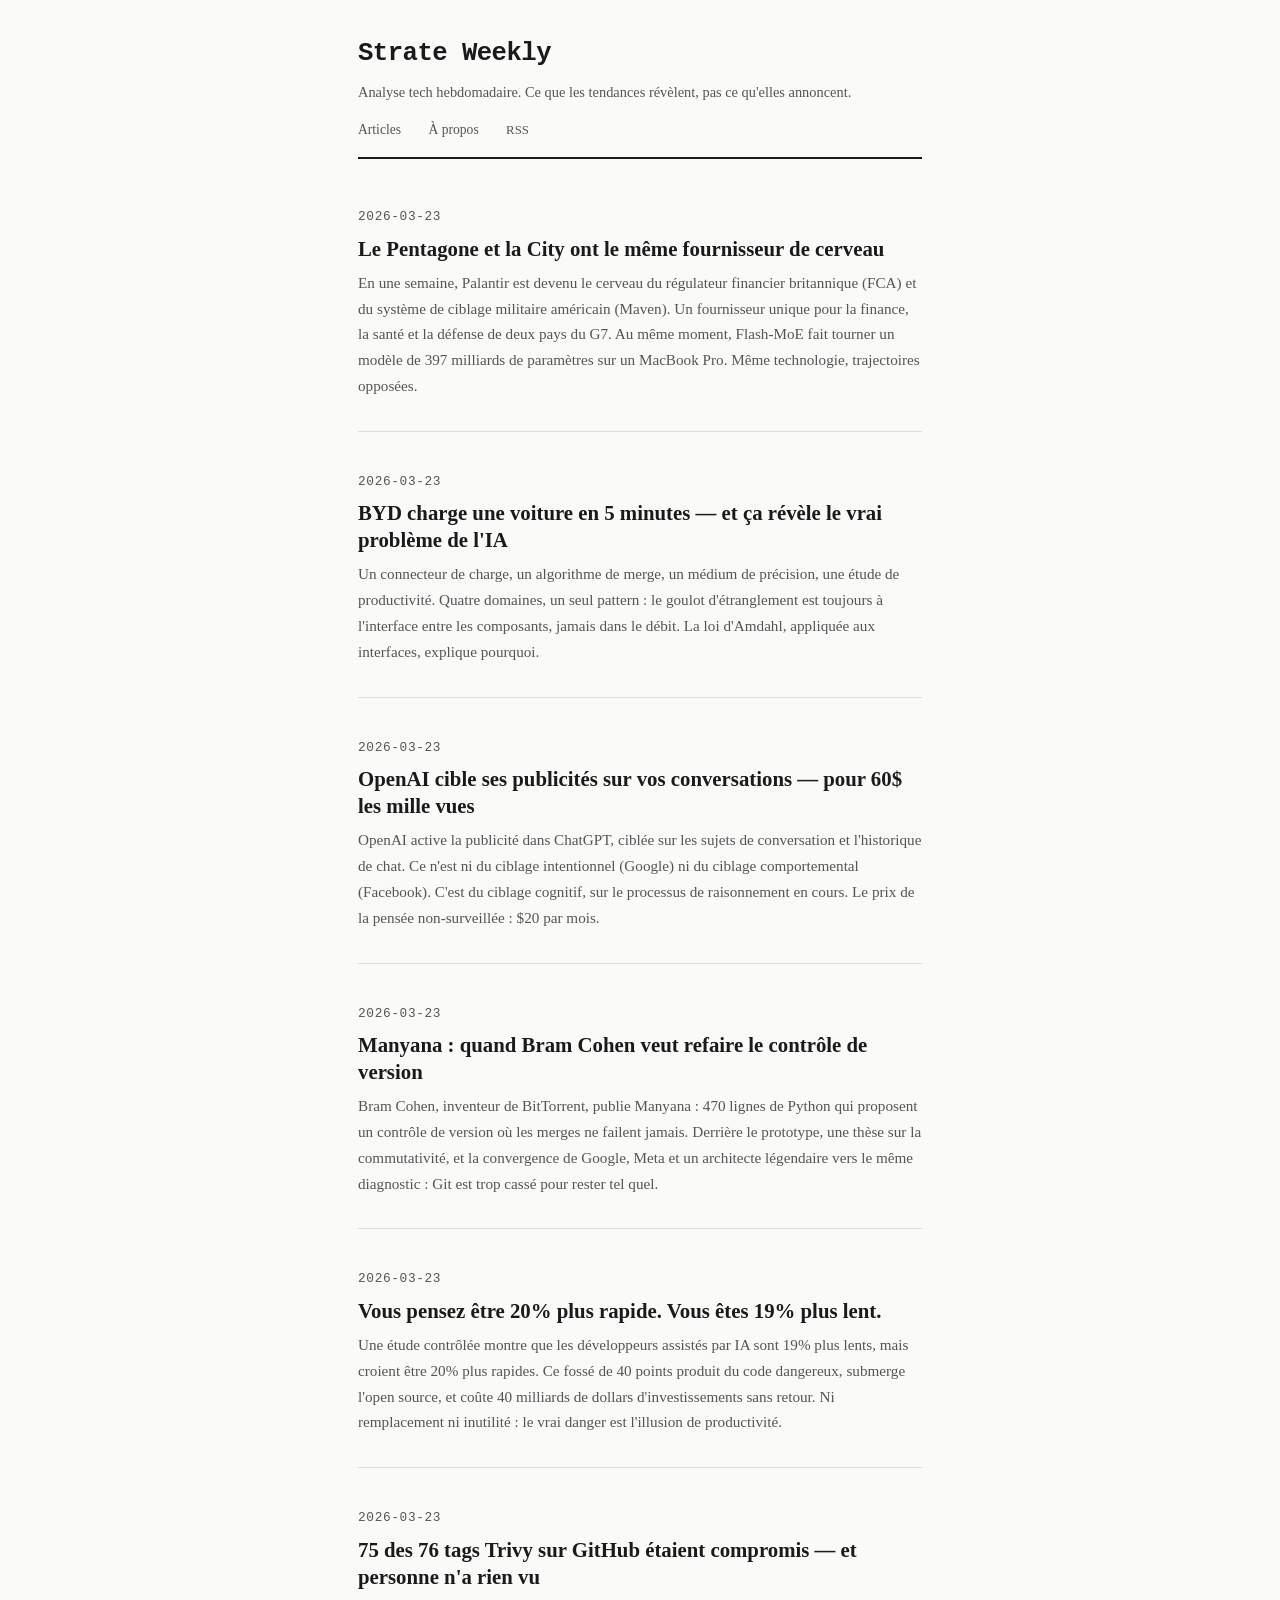
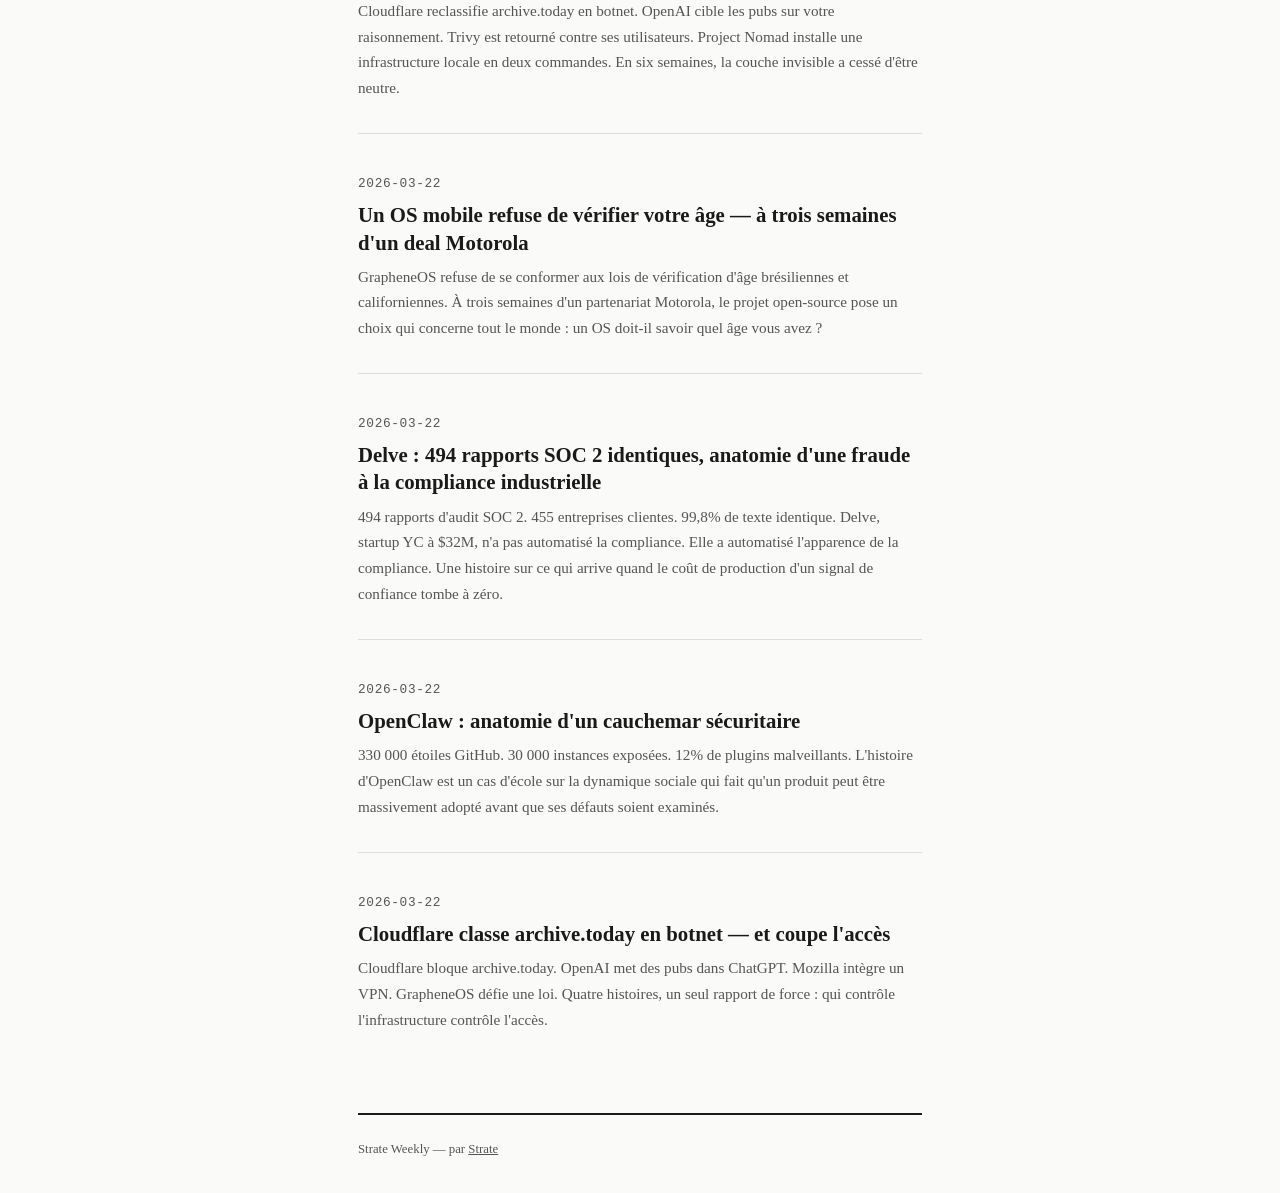
==== commit db51ab68: "fix: correction accents article #10 (bifurcation)" ====
--- a/index.html
+++ b/index.html
@@ -31,8 +31,8 @@
 <ul class="article-list">
   <li>
     <span class="date">2026-03-23</span>
-    <h2><a href="articles/bifurcation-pouvoir-ia.html">Le Pentagone et la City ont le meme fournisseur de cerveau</a></h2>
-    <p class="summary">En une semaine, Palantir est devenu le cerveau du regulateur financier britannique (FCA) et du systeme de ciblage militaire americain (Maven). Un fournisseur unique pour la finance, la sante et la defense de deux pays du G7. Au meme moment, Flash-MoE fait tourner un modele de 397 milliards de parametres sur un MacBook Pro. Meme technologie, trajectoires opposees.</p>
+    <h2><a href="articles/bifurcation-pouvoir-ia.html">Le Pentagone et la City ont le même fournisseur de cerveau</a></h2>
+    <p class="summary">En une semaine, Palantir est devenu le cerveau du régulateur financier britannique (FCA) et du système de ciblage militaire américain (Maven). Un fournisseur unique pour la finance, la santé et la défense de deux pays du G7. Au même moment, Flash-MoE fait tourner un modèle de 397 milliards de paramètres sur un MacBook Pro. Même technologie, trajectoires opposées.</p>
   </li>
   <li>
     <span class="date">2026-03-23</span>
